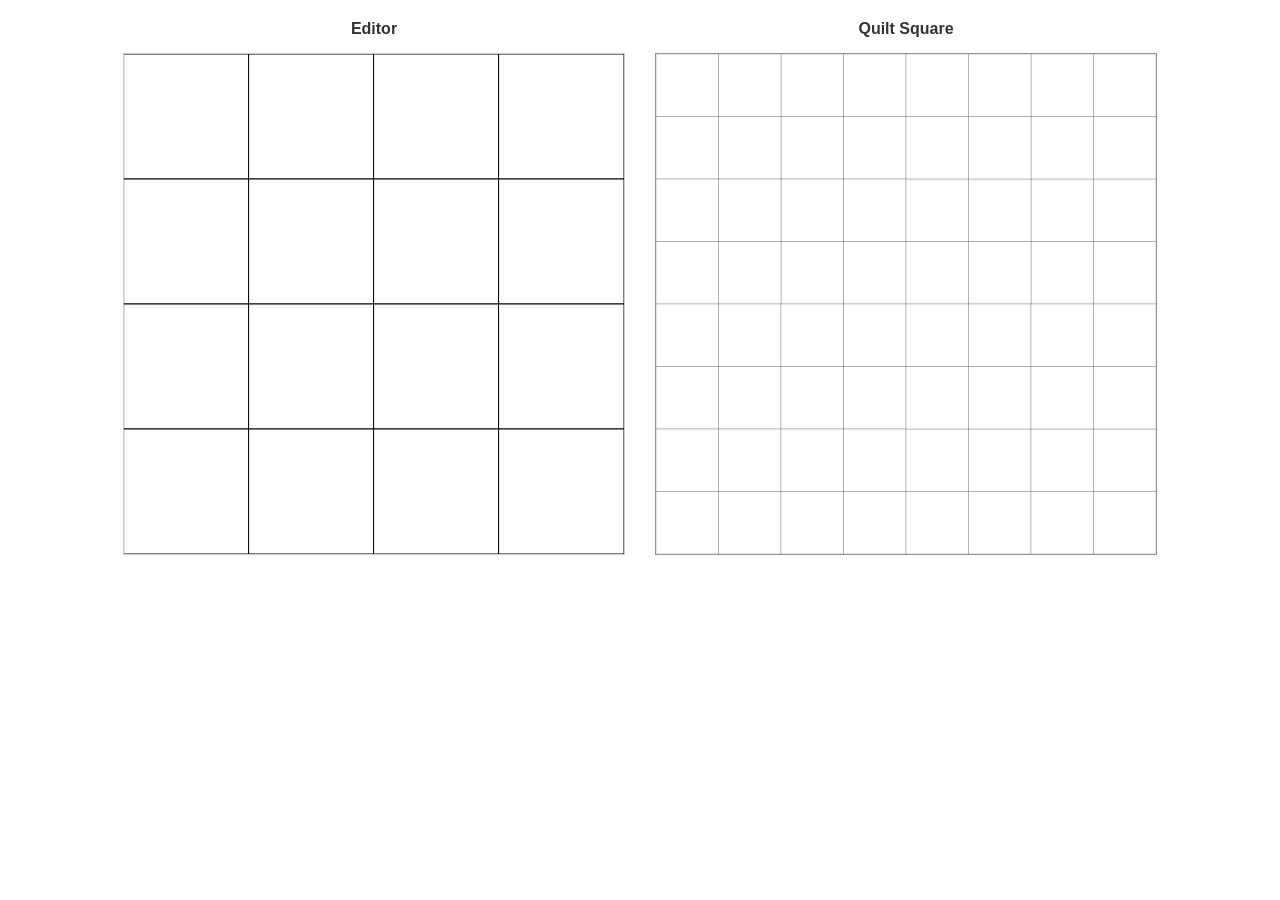
==== index.html @ 2f6010cc "first commit" ====
<!DOCTYPE html>
<html lang="en">
  <head>
    <meta charset="utf-8" />
    <meta name="viewport" content="width=device-width, initial-scale=1.0">

    <title>Pixel Quilt</title>

    <link rel="stylesheet" type="text/css" href="style.css">

    <script src="libraries/p5.min.js"></script>
    <script src="libraries/p5.sound.min.js"></script>
  </head>

  <body>
    <div id="container">
      <div id="editor-section">
        <h2>Editor</h2>
        <div id="main-canvas"></div>
      </div>
      <div id="preview-section">
        <h2>Quilt Square</h2>
        <div id="symmetry-canvas"></div>
      </div>
    </div>
    <script src="sketch.js"></script>
  </body>
</html>
---- style.css ----
html, body {
  margin: 0;
  padding: 0;
  font-family: Arial, sans-serif;
}

canvas {
  display: block;
}

#container {
  display: flex;
  gap: 30px;
  padding: 20px;
  background: #ffffff;
  justify-content: center;
  align-items: flex-start;
}

#editor-section, #preview-section {
  display: flex;
  flex-direction: column;
  align-items: center;
}

#editor-section h2, #preview-section h2 {
  margin: 0 0 15px 0;
  font-size: 16px;
  color: #333;
}

canvas {
  border: 1px solid #ccc;
  background: white;
}
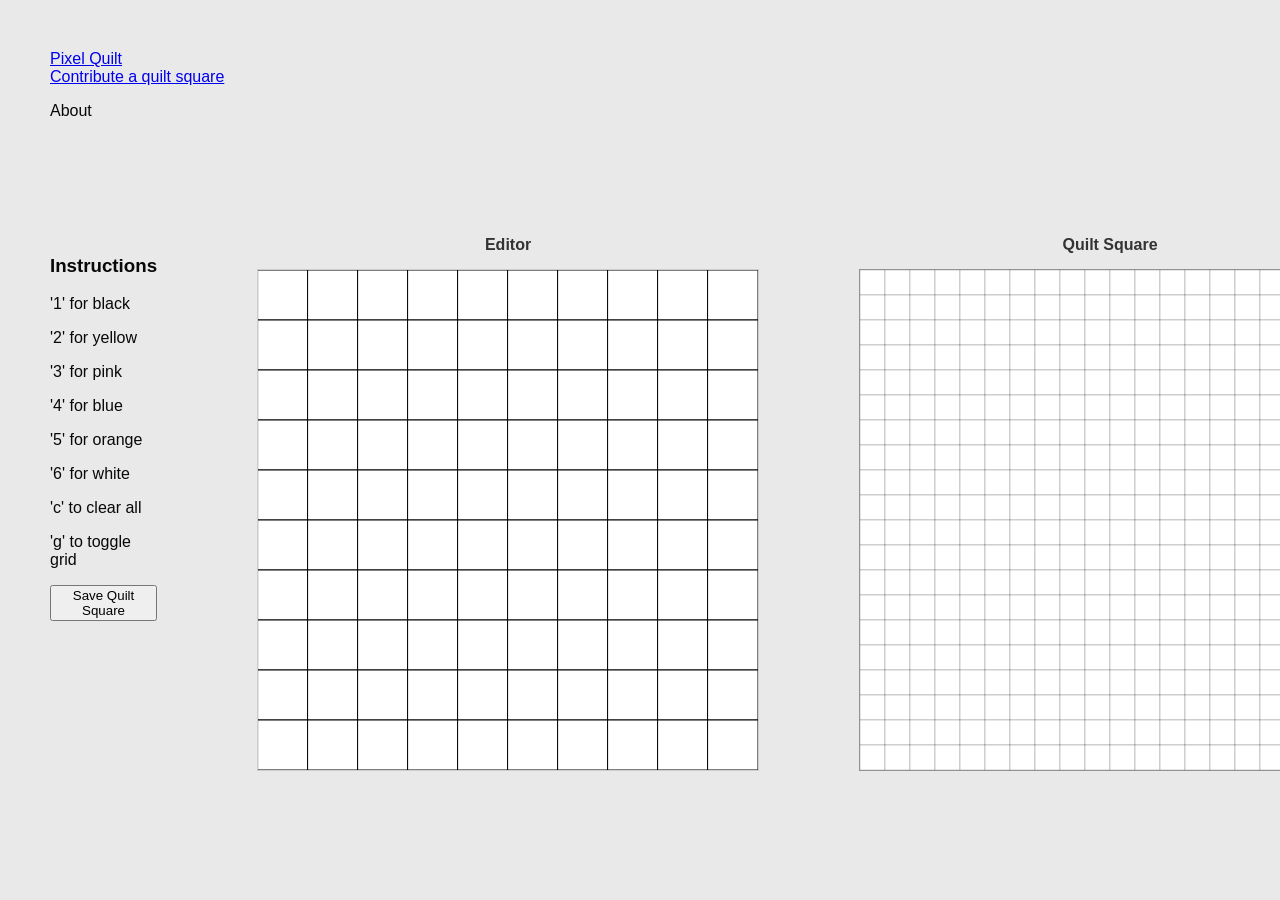
==== commit 0f8f64d9: "update1" ====
--- a/index.html
+++ b/index.html
@@ -13,7 +13,56 @@
   </head>
 
   <body>
+    <div id="navigation">
+        <a href="quilt.html">Pixel Quilt</a> <br>
+         <a href="index.html">Contribute a quilt square </a>
+        <p> About</p>
+      </div>
     <div id="container">
+
+      <div id="instructions">
+
+        <h3>Instructions</h3>
+        <p>'1' for black</p>
+        <p>'2' for yellow </p>
+        <p>'3' for pink </p>
+        <p>'4' for blue </p>
+        <p>'5' for orange </p>
+        <p>'6' for white </p>
+        <p>'c' to clear all </p>
+        <p>'g' to toggle grid</p>
+
+        <button id="saveBtn"> Save Quilt Square</button>
+      </div>
+
+      <div id="popup">
+        <div class="popup-container">
+            <div class="popup">
+                <div class="close-popup" id="closeBtn"><a href="#">X</a></div>
+                <div id="popup-preview-container">
+                     <div>
+                  <canvas id="popup-preview" width="500" height="500"></canvas>
+                </div>
+                <div class = "form">
+                 
+                  <label> Name</label> 
+                  <input type = "text" id="nameInput" placeholder="Enter your name"><br>
+                  
+                
+                   <label> Location</label> 
+                  <input type = "text" id="locationInput" placeholder="Enter your location"><br>
+                  
+                 
+                  <label> Description</label> 
+                 <input type = "text" id="descriptionInput" placeholder="Enter a description"><br>
+                  
+                <a href="#" class="popup-btn">Add to quilt!</a>
+                </div>
+                </div>
+                </div>
+                </div>
+                </div>
+
       <div id="editor-section">
         <h2>Editor</h2>
         <div id="main-canvas"></div>
--- a/style.css
+++ b/style.css
@@ -2,18 +2,35 @@
   margin: 0;
   padding: 0;
   font-family: Arial, sans-serif;
+  background-color: rgb(233, 233, 233);
 }
 
 canvas {
   display: block;
+  border: 1px solid #ccc;
+  background: white;
+}
+
+#navigation{
+  color: rgb(8, 8, 8);
+  padding: 50px;
+  text-align: left;
+
+}
+
+#instructions{
+  color: rgb(8, 8, 8);
+  padding: 0px;
+  text-align: left;
+
 }
 
 #container {
   display: flex;
-  gap: 30px;
-  padding: 20px;
-  background: #ffffff;
-  justify-content: center;
+  gap: 100px;
+  padding-top:10;
+  padding: 50px;
+  justify-content: left;
   align-items: flex-start;
 }
 
@@ -29,7 +46,109 @@
   color: #333;
 }
 
-canvas {
-  border: 1px solid #ccc;
-  background: white;
+
+/* pop up */
+
+#popup{
+    display: none;
 }
+.popup-container{
+    height: 100vh;
+    width: 100vw;
+    display: flex;
+    justify-content: center;
+    align-items: center;
+    background-color: rgba(0, 0, 0, 0.5);
+    position: fixed;
+    z-index: 1000;
+    top: 0;
+    left: 0;
+}
+
+.popup{
+    background-color: #ffffff;
+    padding: 6em;
+    display: flex;
+    justify-content: left;
+    overflow: auto;
+}
+
+#popup-preview-container {
+    display: flex;
+    justify-content: left;
+    align-items: center;
+    flex: 1;
+    padding-left:2em;
+    margin: 20px 0;
+}
+
+#popup-preview {
+    border: 2px solid #ccc;
+    max-width: 100%;
+    max-height: 100%;
+    object-fit: contain;
+}
+
+/* pop up close button*/
+
+.close-popup{
+    display: flex;
+     height: 2em;
+    justify-content: flex-end;
+}
+.close-popup a{
+    font-size: 1.2rem;
+    background-color: rebeccapurple;
+    color: #fff;
+    padding: 5px 10px;
+    font-weight: bold;
+    text-decoration: none;
+    display: inline-block;
+}
+.popup > h2{
+    font-size: 1.6rem;
+    margin: 0 0 10px 0;
+}
+.popup > p{
+    font-size: 1.2rem;
+    margin-bottom: 10px;
+}
+.popup-btn{
+    display: inline-block;
+    height:1.2em;
+    text-decoration: none;
+    border: 2px solid;
+    padding: 5px 15px;
+    margin: 10px 0px;
+    transition: .2s all ease-in;
+}
+.popup-btn:hover{
+    background-color: rebeccapurple;
+    color: #fff;
+}
+
+.form {
+  display: flex;
+  flex-direction: column; 
+  padding-left:2em;
+}
+/* quilt gallery */
+.gallery {
+  display: grid;
+  /* Creates 3 equal columns that adjust to screen size */
+  grid-template-columns: repeat(4, 1fr); 
+  gap: 0px; /* Space between the squares */
+  padding: 0px;
+}
+
+.square {
+  aspect-ratio: 1 / 1; /* Forces the div to be a perfect square */
+  overflow: hidden;
+}
+
+.square img {
+  width: 100%;
+  height: 100%;
+  object-fit: cover; /* Crops image to fill the square perfectly */
+  display: block;
+}
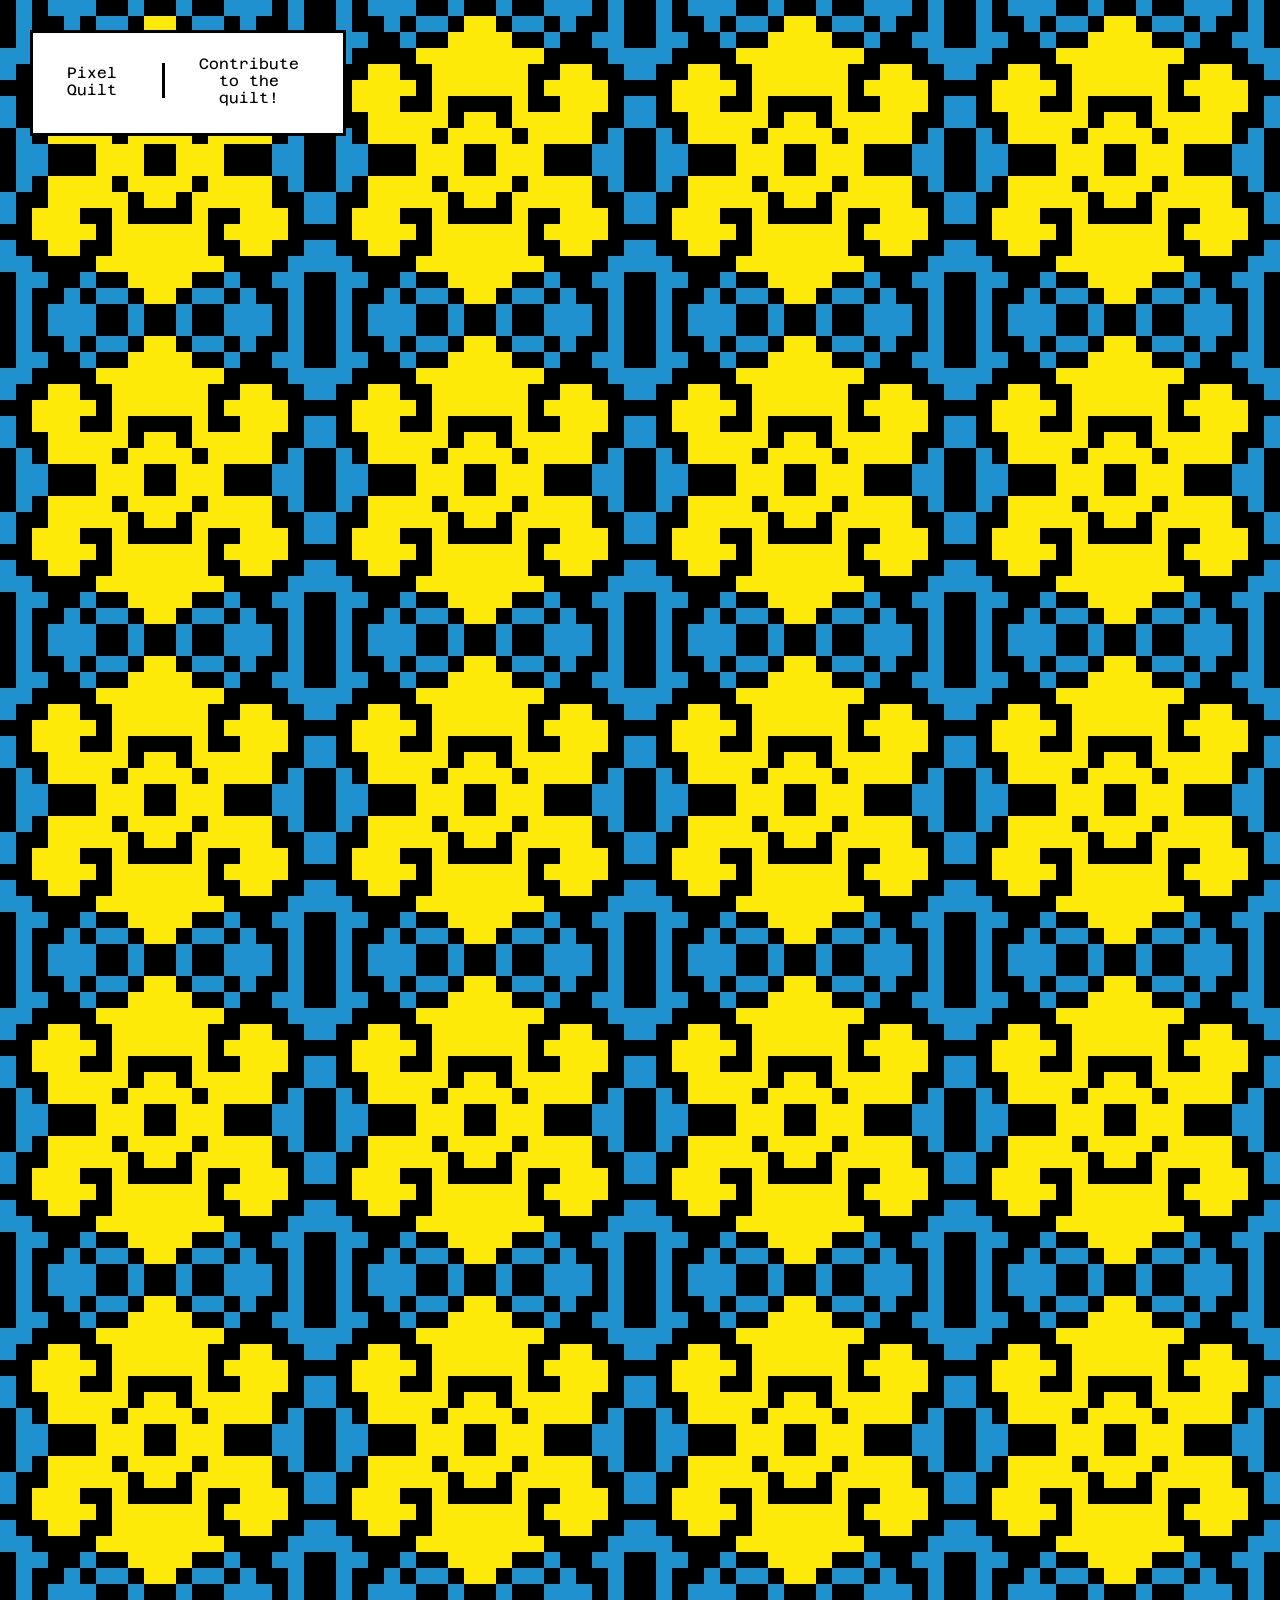
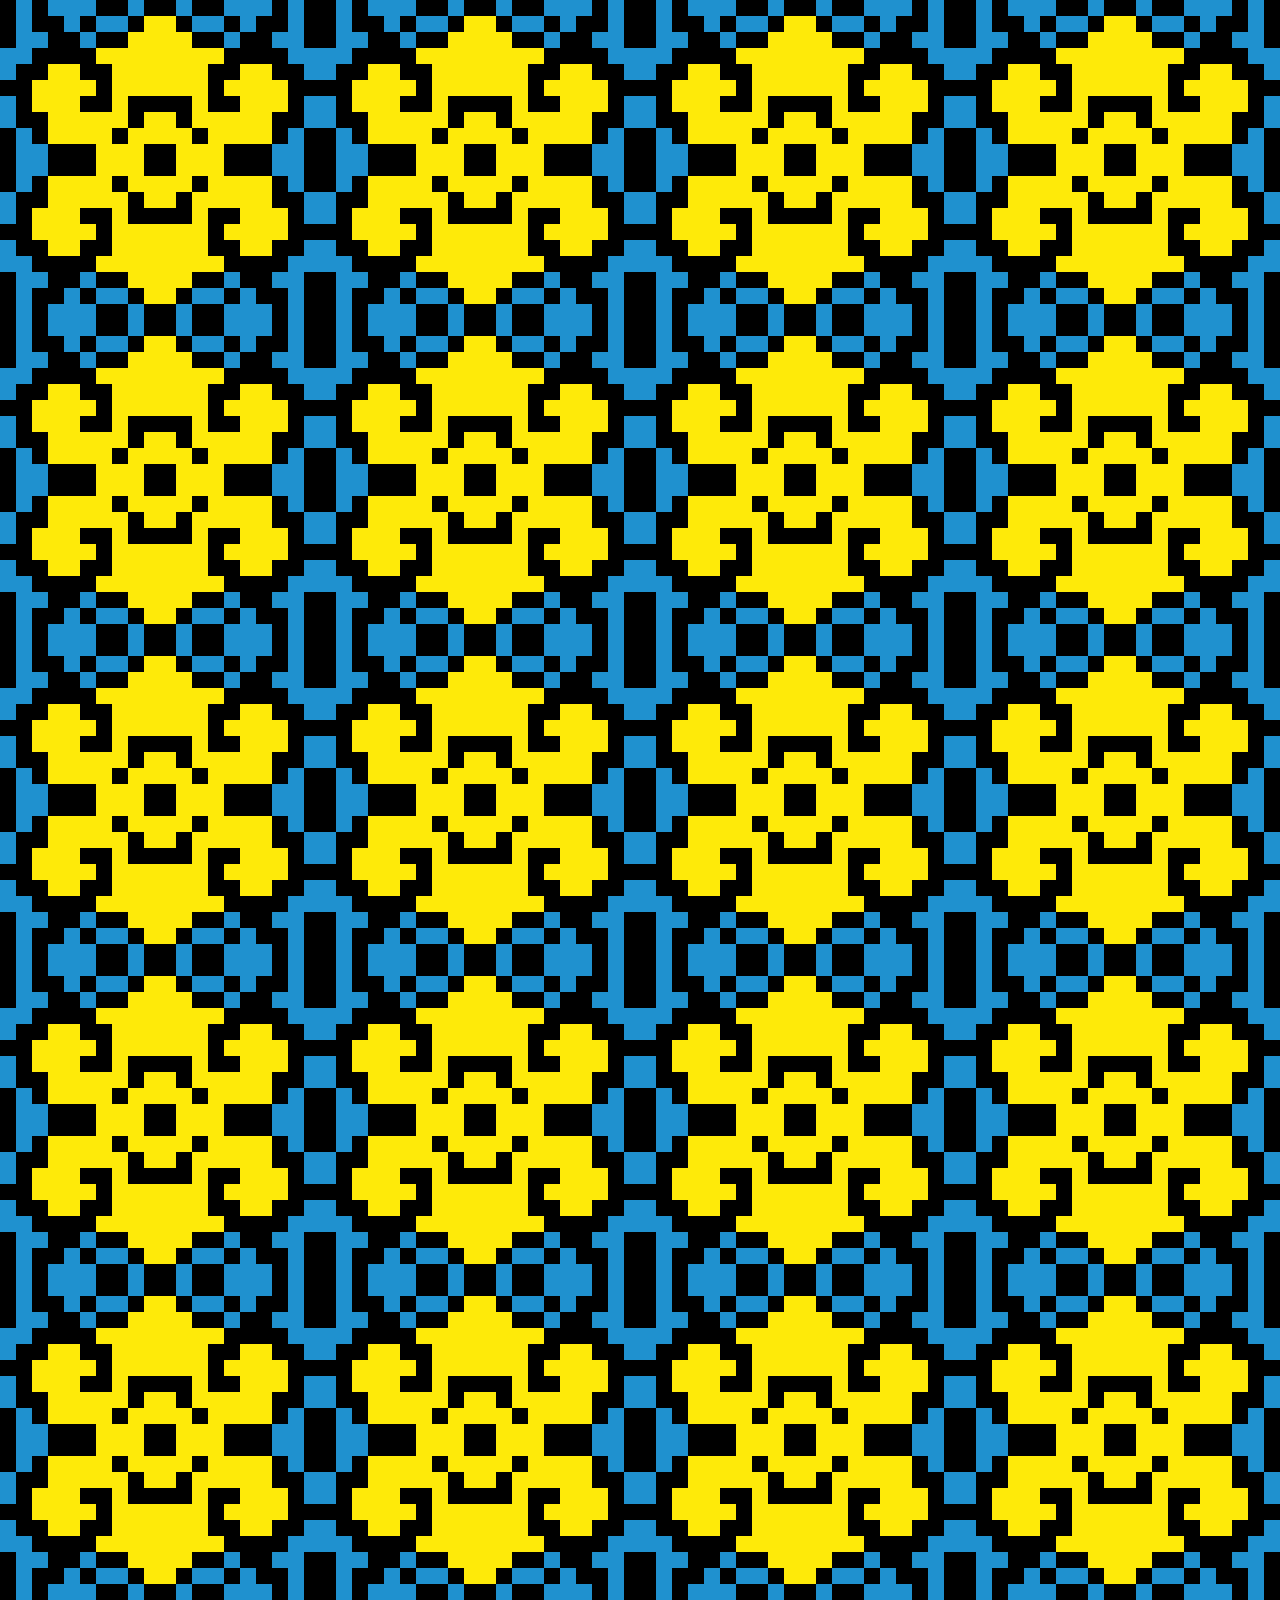
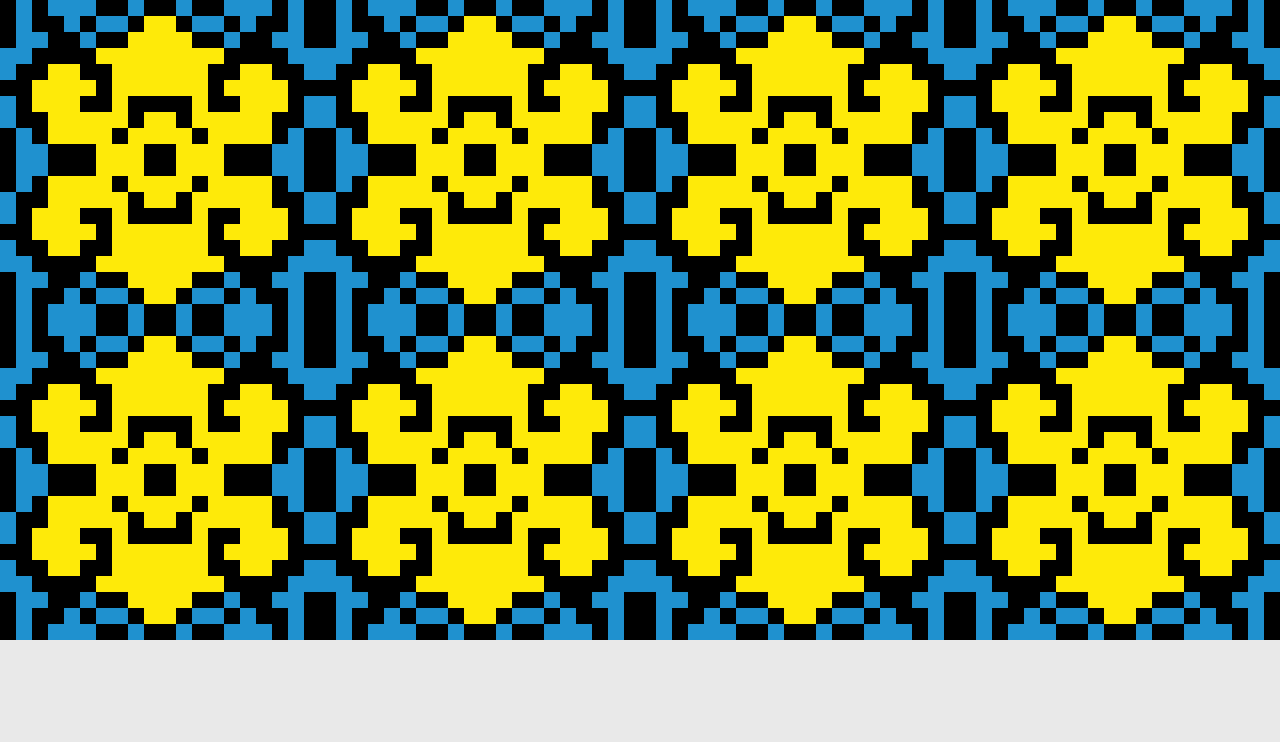
==== commit 0ea29351: "april 14, 2024" ====
--- a/index.html
+++ b/index.html
@@ -13,65 +13,170 @@
   </head>
 
   <body>
-    <div id="navigation">
-        <a href="quilt.html">Pixel Quilt</a> <br>
-         <a href="index.html">Contribute a quilt square </a>
-        <p> About</p>
-      </div>
-    <div id="container">
 
-      <div id="instructions">
-
-        <h3>Instructions</h3>
-        <p>'1' for black</p>
-        <p>'2' for yellow </p>
-        <p>'3' for pink </p>
-        <p>'4' for blue </p>
-        <p>'5' for orange </p>
-        <p>'6' for white </p>
-        <p>'c' to clear all </p>
-        <p>'g' to toggle grid</p>
-
-        <button id="saveBtn"> Save Quilt Square</button>
+     <div id="navigation">
+        <a href="index.html">Pixel Quilt</a> 
+         <a href="editor.html">Contribute to the quilt!</a>
       </div>
 
-      <div id="popup">
-        <div class="popup-container">
-            <div class="popup">
-                <div class="close-popup" id="closeBtn"><a href="#">X</a></div>
-                <div id="popup-preview-container">
-                     <div>
-                  <canvas id="popup-preview" width="500" height="500"></canvas>
-                </div>
-                <div class = "form">
-                 
-                  <label> Name</label> 
-                  <input type = "text" id="nameInput" placeholder="Enter your name"><br>
-                  
-                
-                   <label> Location</label> 
-                  <input type = "text" id="locationInput" placeholder="Enter your location"><br>
-                  
-                 
-                  <label> Description</label> 
-                 <input type = "text" id="descriptionInput" placeholder="Enter a description"><br>
-                  
-                <a href="#" class="popup-btn">Add to quilt!</a>
-                </div>
-                </div>
-                </div>
-                </div>
-                </div>
+      <div class="gallery">
+        <div class="flip-card">
+          <div class="flip-card-inner">
+            <div class="flip-card-front">
+              <img src="images/quilt1.png" alt="quilt square 1">
+            </div>
+            <div class="flip-card-back">
+               <p class ="text">When I was growing up, my mom grew daffodils in the garden.</p>
+               <p class="namelocation">Connie, Providence RI</p>
+            </div>
+          </div>
+        </div>
+        <div class="flip-card">
+          <div class="flip-card-inner">
+            <div class="flip-card-front">
+              <img src="images/quilt1.png" alt="quilt square 2">
+            </div>
+            <div class="flip-card-back">
+              <p class ="text">When I was growing up, my mom grew daffodils in the garden.</p>
+               <p class="namelocation">Connie, Providence RI</p>
+            </div>
+          </div>
+        </div>
+        <div class="flip-card">
+          <div class="flip-card-inner">
+            <div class="flip-card-front">
+              <img src="images/quilt1.png" alt="quilt square 3">
+            </div>
+            <div class="flip-card-back">
+              <p class ="text">When I was growing up, my mom grew daffodils in the garden.</p>
+               <p class="namelocation">Connie, Providence RI</p>
+            </div>
+          </div>
+        </div>
+        <div class="flip-card">
+          <div class="flip-card-inner">
+            <div class="flip-card-front">
+              <img src="images/quilt1.png" alt="quilt square 4">
+            </div>
+            <div class="flip-card-back">
+               <p class ="text">When I was growing up, my mom grew daffodils in the garden.</p>
+               <p class="namelocation">Connie, Providence RI</p>
+            </div>
+          </div>
+        </div>
+        <div class="flip-card">
+          <div class="flip-card-inner">
+            <div class="flip-card-front">
+              <img src="images/quilt1.png" alt="quilt square 5">
+            </div>
+            <div class="flip-card-back">
+              <p class ="text">When I was growing up, my mom grew daffodils in the garden.</p>
+               <p class="namelocation">Connie, Providence RI</p>
+            </div>
+          </div>
+        </div>
+        <div class="flip-card">
+          <div class="flip-card-inner">
+            <div class="flip-card-front">
+              <img src="images/quilt1.png" alt="quilt square 6">
+            </div>
+            <div class="flip-card-back">
+             <p class ="text">When I was growing up, my mom grew daffodils in the garden.</p>
+               <p class="namelocation">Connie, Providence RI</p>
+            </div>
+          </div>
+        </div>
+        <div class="flip-card">
+          <div class="flip-card-inner">
+            <div class="flip-card-front">
+              <img src="images/quilt1.png" alt="quilt square 7">
+            </div>
+            <div class="flip-card-back">
+             <p class ="text">When I was growing up, my mom grew daffodils in the garden.</p>
+               <p class="namelocation">Connie, Providence RI</p>
+            </div>
+          </div>
+        </div>
+        <div class="flip-card">
+          <div class="flip-card-inner">
+            <div class="flip-card-front">
+              <img src="images/quilt1.png" alt="quilt square 8">
+            </div>
+            <div class="flip-card-back">
+               <p class ="text">When I was growing up, my mom grew daffodils in the garden.</p>
+               <p class="namelocation">Connie, Providence RI</p>
+            </div>
+          </div>
+        </div>
+        <div class="flip-card">
+          <div class="flip-card-inner">
+            <div class="flip-card-front">
+              <img src="images/quilt1.png" alt="quilt square 9">
+            </div>
+            <div class="flip-card-back">
+              <p class ="text">When I was growing up, my mom grew daffodils in the garden.</p>
+               <p class="namelocation">Connie, Providence RI</p>
+            </div>
+          </div>
+        </div>
+        <div class="flip-card">
+          <div class="flip-card-inner">
+            <div class="flip-card-front">
+              <img src="images/quilt1.png" alt="quilt square 10">
+            </div>
+            <div class="flip-card-back">
+              <p class ="text">When I was growing up, my mom grew daffodils in the garden.</p>
+               <p class="namelocation">Connie, Providence RI</p>
+            </div>
+          </div>
+        </div>
+        <div class="flip-card">
+          <div class="flip-card-inner">
+            <div class="flip-card-front">
+              <img src="images/quilt1.png" alt="quilt square 11">
+            </div>
+            <div class="flip-card-back">
+               <p class ="text">When I was growing up, my mom grew daffodils in the garden.</p>
+               <p class="namelocation">Connie, Providence RI</p>
+            </div>
+          </div>
+        </div>
+        <div class="flip-card">
+          <div class="flip-card-inner">
+            <div class="flip-card-front">
+              <img src="images/quilt1.png" alt="quilt square 12">
+            </div>
+            <div class="flip-card-back">
+              <p class ="text">When I was growing up, my mom grew daffodils in the garden.</p>
+               <p class="namelocation">Connie, Providence RI</p>
+            </div>
+          </div>
+        </div>
+      </div>
+      <div id="scroll-sentinel"></div>
+    <script>
+      const gallery = document.querySelector('.gallery');
+      const initialCards = Array.from(gallery.children);
+      const sentinel = document.getElementById('scroll-sentinel');
+      let loading = false;
 
-      <div id="editor-section">
-        <h2>Editor</h2>
-        <div id="main-canvas"></div>
-      </div>
-      <div id="preview-section">
-        <h2>Quilt Square</h2>
-        <div id="symmetry-canvas"></div>
-      </div>
-    </div>
+      function cloneGalleryBatch() {
+        const clones = initialCards.map(card => card.cloneNode(true));
+        clones.forEach(clone => gallery.appendChild(clone));
+      }
+
+      const observer = new IntersectionObserver(entries => {
+        entries.forEach(entry => {
+          if (entry.isIntersecting && !loading) {
+            loading = true;
+            cloneGalleryBatch();
+            loading = false;
+          }
+        });
+      }, { rootMargin: '200px' });
+
+      observer.observe(sentinel);
+    </script>
     <script src="sketch.js"></script>
   </body>
 </html>
--- a/style.css
+++ b/style.css
@@ -1,8 +1,39 @@
+@import url('https://fonts.googleapis.com/css2?family=Azeret+Mono:ital,wght@0,100..900;1,100..900&family=IBM+Plex+Mono:ital,wght@0,100;0,200;0,300;0,400;0,500;0,600;0,700;1,100;1,200;1,300;1,400;1,500;1,600;1,700&family=Space+Mono:ital,wght@0,400;0,700;1,400;1,700&display=swap');
+
+
 html, body {
   margin: 0;
   padding: 0;
-  font-family: Arial, sans-serif;
+  font-family: 'Azeret Mono', monospace;
+  font-size: 15px;
   background-color: rgb(233, 233, 233);
+}
+
+label{
+  font-size:0.8em;
+  padding-bottom:0.8em;
+}
+
+a:link {
+  color: rgb(0, 0, 0);
+  margin-bottom:5px;
+  text-decoration: none;
+  display: flex;
+  align-items: center;
+}
+
+a, a:visited {
+    color: rgb(0, 0, 0); /* Replace with your desired color */
+}
+
+a:hover{
+  color: rgb(47, 0, 255);
+}
+
+#navigation a + a {
+  border-left: 3px solid rgb(0, 0, 0);
+  padding-left: 20px;
+  margin-left: 1px;
 }
 
 canvas {
@@ -12,42 +43,159 @@
 }
 
 #navigation{
-  color: rgb(8, 8, 8);
-  padding: 50px;
-  text-align: left;
-
+  padding: 30px;
+  text-align: center;
+  position: fixed;
+  display:flex;
+  gap:40px;
+  height: 40px;
+  width:250px;
+  top: 30px;
+  left: 30px;
+  background-color:rgb(255, 255, 255);
+  border: 3px solid black;
+  z-index: 10;
+  cursor: move;
 }
 
 #instructions{
   color: rgb(8, 8, 8);
   padding: 0px;
+  width:15vw;
+  margin: right 200vw;
   text-align: left;
-
+}
+
+#prompt{
+  font-size:30px;
+  font-style: thin;
+  margin-bottom:8vh;
 }
 
 #container {
   display: flex;
-  gap: 100px;
-  padding-top:10;
-  padding: 50px;
+  gap: 30px;
+  padding-top:150px;
+  padding-left:30px;
   justify-content: left;
   align-items: flex-start;
 }
 
 #editor-section, #preview-section {
   display: flex;
+  margin-left: 4vw;
+  margin-top: 5vh;
   flex-direction: column;
   align-items: center;
+}
+
+.gallery {
+  display: grid;
+  grid-template-columns: repeat(auto-fit, minmax(180px, 1fr));
+  gap: 16px;
+  padding: 120px 20px 20px;
+  width: 100vw;
+  max-width: none;
+  margin: 0;
+  box-sizing: border-box;
+}
+
+.flip-card {
+  perspective: 1000px;
+}
+
+.flip-card-inner {
+  position: relative;
+  width: 100%;
+  height: 0;
+  padding-bottom: 100%;
+  transition: transform 0.6s ease;
+  transform-style: preserve-3d;
+}
+
+.flip-card:hover .flip-card-inner {
+  transform: rotateY(180deg);
+}
+
+.flip-card-front,
+.flip-card-back {
+  position: absolute;
+  top: 0;
+  left: 0;
+  width: 100%;
+  height: 100%;
+  backface-visibility: hidden;
+  overflow: hidden;
+  box-sizing: border-box;
+  display: flex;
+  align-items: center;
+  justify-content: center;
+}
+
+.flip-card-front img {
+  width: 100%;
+  height: 100%;
+  object-fit: cover;
+}
+
+.flip-card-back {
+  background-color: #ffffff;
+  color: #000000;
+  transform: rotateY(180deg);
+  padding: 24px;
+  width: 100%;
+  height: 100%;
+  box-sizing: border-box;
+  display: flex;
+  flex-direction: column;
+  align-items: left;
+  justify-content: center;
+  text-align: center;
+}
+
+
+.text {
+  font-size: 1.5em;
+  padding-left: 20px;
+  padding-right: 20px;
+  padding-bottom: 40px;
+}
+
+.namelocation p {
+  font-size: 0.75em;
+  padding-bottom: 10px;
+  float: bottom;
 }
 
 #editor-section h2, #preview-section h2 {
   margin: 0 0 15px 0;
   font-size: 16px;
-  color: #333;
+  color: #000000;
+}
+
+#saveBtn {
+  margin-top: 8px;
+  padding: 10px 20px;
+  font-size: 16px;
+  background-color: rgb(255, 255, 255);
+  border: 3px solid black;
+  cursor: pointer;
+  font-family:'Azeret Mono', monospace;
+}
+
+#saveBtn:hover {
+ background-color:black;
+ color:white;
+  transition: .2s all ease-in;
 }
 
 
 /* pop up */
+
+input {
+    border: 1px solid rgb(0, 0, 0);
+    padding: 10px;
+}
 
 #popup{
     display: none;
@@ -61,24 +209,24 @@
     background-color: rgba(0, 0, 0, 0.5);
     position: fixed;
     z-index: 1000;
-    top: 0;
-    left: 0;
+    top: 0px;
+    left: 0px;
 }
 
 .popup{
     background-color: #ffffff;
-    padding: 6em;
-    display: flex;
+    padding: 2em;
     justify-content: left;
     overflow: auto;
+     gap:10vw;
 }
 
 #popup-preview-container {
     display: flex;
     justify-content: left;
-    align-items: center;
     flex: 1;
-    padding-left:2em;
+    padding-left: 1em;
+    padding-right:1em;
     margin: 20px 0;
 }
 
@@ -93,20 +241,13 @@
 
 .close-popup{
     display: flex;
-     height: 2em;
+     height: 1em;
+     font-size:2vw;
     justify-content: flex-end;
 }
-.close-popup a{
-    font-size: 1.2rem;
-    background-color: rebeccapurple;
-    color: #fff;
-    padding: 5px 10px;
-    font-weight: bold;
-    text-decoration: none;
-    display: inline-block;
-}
+
 .popup > h2{
-    font-size: 1.6rem;
+    font-size: 1.5rem;
     margin: 0 0 10px 0;
 }
 .popup > p{
@@ -116,14 +257,15 @@
 .popup-btn{
     display: inline-block;
     height:1.2em;
+    width:10em;
     text-decoration: none;
     border: 2px solid;
-    padding: 5px 15px;
-    margin: 10px 0px;
+    padding: 15px 15px;
+    margin: 225px 0px;
     transition: .2s all ease-in;
 }
 .popup-btn:hover{
-    background-color: rebeccapurple;
+    background-color: rgb(0, 0, 0);
     color: #fff;
 }
 
@@ -132,7 +274,14 @@
   flex-direction: column; 
   padding-left:2em;
 }
+
+#large-input {
+  width: 400px;
+  height: 50px;
+}
+
 /* quilt gallery */
+
 .gallery {
   display: grid;
   /* Creates 3 equal columns that adjust to screen size */
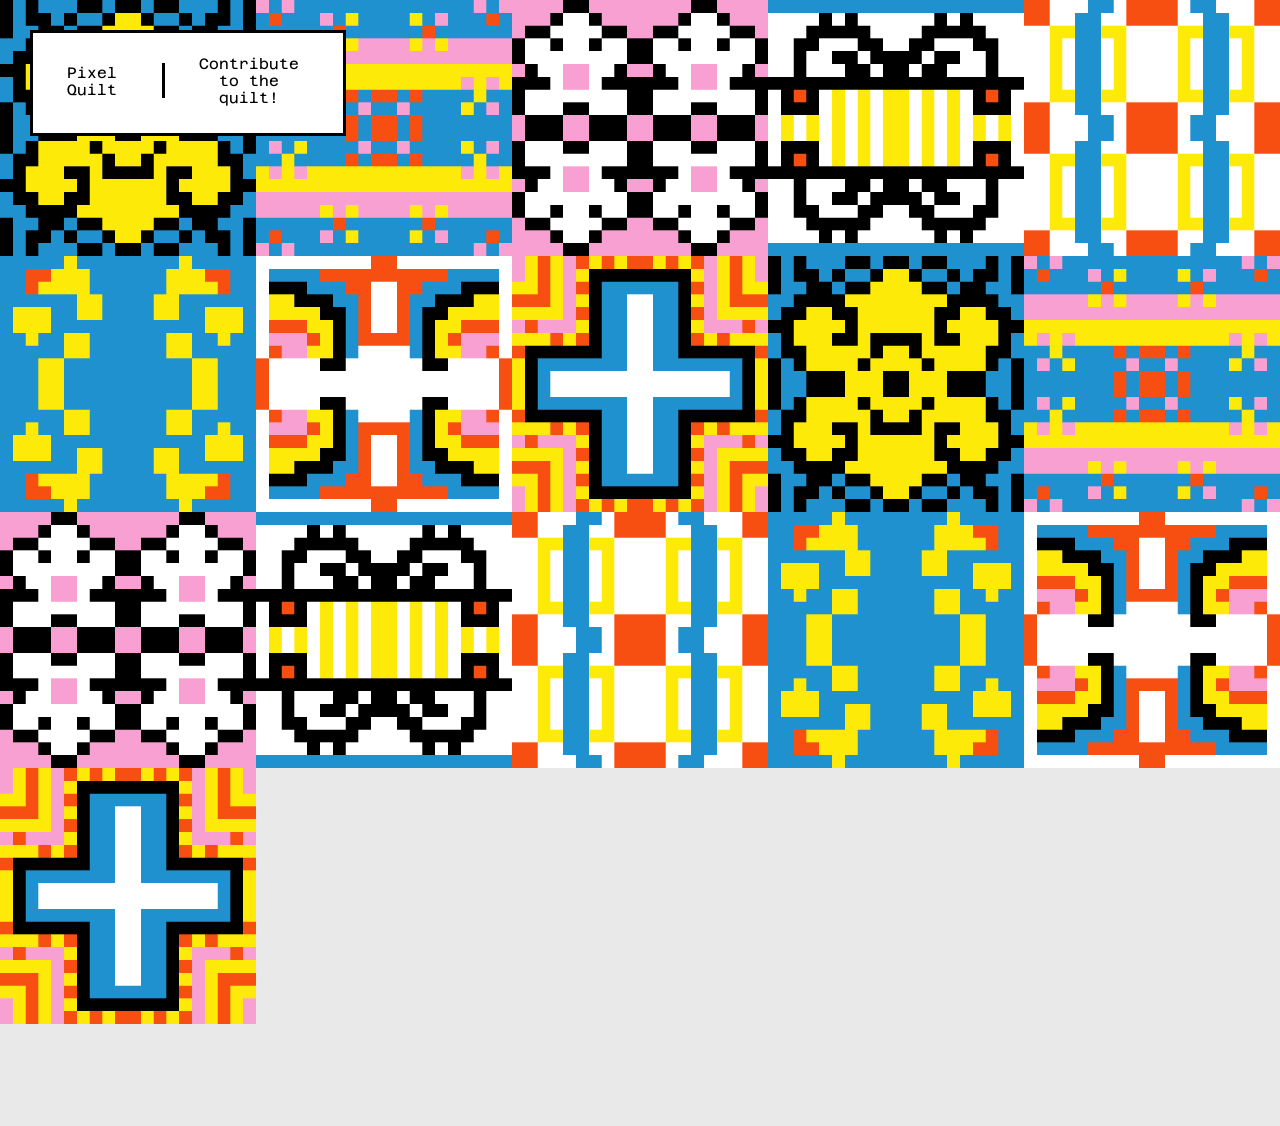
==== commit 1cc46c57: "april 15" ====
--- a/index.html
+++ b/index.html
@@ -23,7 +23,7 @@
         <div class="flip-card">
           <div class="flip-card-inner">
             <div class="flip-card-front">
-              <img src="images/quilt1.png" alt="quilt square 1">
+              <img src="images/quilt1.png" alt="daffaodil square">
             </div>
             <div class="flip-card-back">
                <p class ="text">When I was growing up, my mom grew daffodils in the garden.</p>
@@ -34,121 +34,77 @@
         <div class="flip-card">
           <div class="flip-card-inner">
             <div class="flip-card-front">
-              <img src="images/quilt1.png" alt="quilt square 2">
+              <img src="images/quilt_alissa.png" alt="california poppy square">
             </div>
             <div class="flip-card-back">
-              <p class ="text">When I was growing up, my mom grew daffodils in the garden.</p>
-               <p class="namelocation">Connie, Providence RI</p>
+              <p class ="text">Flowers blowing in the field, I understand why Californians stay here.</p>
+               <p class="namelocation">Alissa, Berkeley CA</p>
             </div>
           </div>
         </div>
         <div class="flip-card">
           <div class="flip-card-inner">
             <div class="flip-card-front">
-              <img src="images/quilt1.png" alt="quilt square 3">
+              <img src="images/quilt_preston.png" alt="cherry blossom square">
             </div>
             <div class="flip-card-back">
-              <p class ="text">When I was growing up, my mom grew daffodils in the garden.</p>
-               <p class="namelocation">Connie, Providence RI</p>
+              <p class ="text">Cherry Blossoms signal the coming of spring in town, and are a very festive time for the city</p>
+               <p class="namelocation">Preston, Washington DC</p>
             </div>
           </div>
         </div>
         <div class="flip-card">
           <div class="flip-card-inner">
             <div class="flip-card-front">
-              <img src="images/quilt1.png" alt="quilt square 4">
+              <img src="images/quilt_carly.png" alt="beach ducks">
             </div>
             <div class="flip-card-back">
-               <p class ="text">When I was growing up, my mom grew daffodils in the garden.</p>
-               <p class="namelocation">Connie, Providence RI</p>
+               <p class ="text">Geese on the beach</p>
+               <p class="namelocation">Carly, Florida</p>
             </div>
           </div>
         </div>
         <div class="flip-card">
           <div class="flip-card-inner">
             <div class="flip-card-front">
-              <img src="images/quilt1.png" alt="quilt square 5">
+              <img src="images/quilt_hannah.png" alt="eclipse squae">
             </div>
             <div class="flip-card-back">
-              <p class ="text">When I was growing up, my mom grew daffodils in the garden.</p>
-               <p class="namelocation">Connie, Providence RI</p>
+              <p class ="text">Solar eclipse in VT </p>
+               <p class="namelocation">Hannah, Oakland CA</p>
             </div>
           </div>
         </div>
         <div class="flip-card">
           <div class="flip-card-inner">
             <div class="flip-card-front">
-              <img src="images/quilt1.png" alt="quilt square 6">
+              <img src="images/quilt_molly.png" alt="quilt square 6">
             </div>
             <div class="flip-card-back">
-             <p class ="text">When I was growing up, my mom grew daffodils in the garden.</p>
-               <p class="namelocation">Connie, Providence RI</p>
+             <p class ="text">Chickens!</p>
+               <p class="namelocation">Molly, Crescent City CA</p>
             </div>
           </div>
         </div>
         <div class="flip-card">
           <div class="flip-card-inner">
             <div class="flip-card-front">
-              <img src="images/quilt1.png" alt="quilt square 7">
+              <img src="images/quilt_lobbin.png" alt="shell quilt">
             </div>
             <div class="flip-card-back">
-             <p class ="text">When I was growing up, my mom grew daffodils in the garden.</p>
-               <p class="namelocation">Connie, Providence RI</p>
+             <p class ="text">Shell</p>
+               <p class="namelocation">Lobbin, NYC</p>
             </div>
           </div>
         </div>
         <div class="flip-card">
           <div class="flip-card-inner">
             <div class="flip-card-front">
-              <img src="images/quilt1.png" alt="quilt square 8">
+              <img src="images/quilt_church.png" alt="quilt square 8">
             </div>
             <div class="flip-card-back">
-               <p class ="text">When I was growing up, my mom grew daffodils in the garden.</p>
-               <p class="namelocation">Connie, Providence RI</p>
-            </div>
-          </div>
-        </div>
-        <div class="flip-card">
-          <div class="flip-card-inner">
-            <div class="flip-card-front">
-              <img src="images/quilt1.png" alt="quilt square 9">
-            </div>
-            <div class="flip-card-back">
-              <p class ="text">When I was growing up, my mom grew daffodils in the garden.</p>
-               <p class="namelocation">Connie, Providence RI</p>
-            </div>
-          </div>
-        </div>
-        <div class="flip-card">
-          <div class="flip-card-inner">
-            <div class="flip-card-front">
-              <img src="images/quilt1.png" alt="quilt square 10">
-            </div>
-            <div class="flip-card-back">
-              <p class ="text">When I was growing up, my mom grew daffodils in the garden.</p>
-               <p class="namelocation">Connie, Providence RI</p>
-            </div>
-          </div>
-        </div>
-        <div class="flip-card">
-          <div class="flip-card-inner">
-            <div class="flip-card-front">
-              <img src="images/quilt1.png" alt="quilt square 11">
-            </div>
-            <div class="flip-card-back">
-               <p class ="text">When I was growing up, my mom grew daffodils in the garden.</p>
-               <p class="namelocation">Connie, Providence RI</p>
-            </div>
-          </div>
-        </div>
-        <div class="flip-card">
-          <div class="flip-card-inner">
-            <div class="flip-card-front">
-              <img src="images/quilt1.png" alt="quilt square 12">
-            </div>
-            <div class="flip-card-back">
-              <p class ="text">When I was growing up, my mom grew daffodils in the garden.</p>
-               <p class="namelocation">Connie, Providence RI</p>
+               <p class ="text">Going to the local church with my grandma</p>
+               <p class="namelocation">Sally, Washington DC</p>
             </div>
           </div>
         </div>
--- a/style.css
+++ b/style.css
@@ -155,13 +155,13 @@
 
 
 .text {
-  font-size: 1.5em;
+  font-size: 1em;
   padding-left: 20px;
   padding-right: 20px;
   padding-bottom: 40px;
 }
 
-.namelocation p {
+.namelocation {
   font-size: 0.75em;
   padding-bottom: 10px;
   float: bottom;
@@ -284,8 +284,8 @@
 
 .gallery {
   display: grid;
-  /* Creates 3 equal columns that adjust to screen size */
-  grid-template-columns: repeat(4, 1fr); 
+  /* Creates 6 equal columns that adjust to screen size */
+  grid-template-columns: repeat(5, 1fr); 
   gap: 0px; /* Space between the squares */
   padding: 0px;
 }
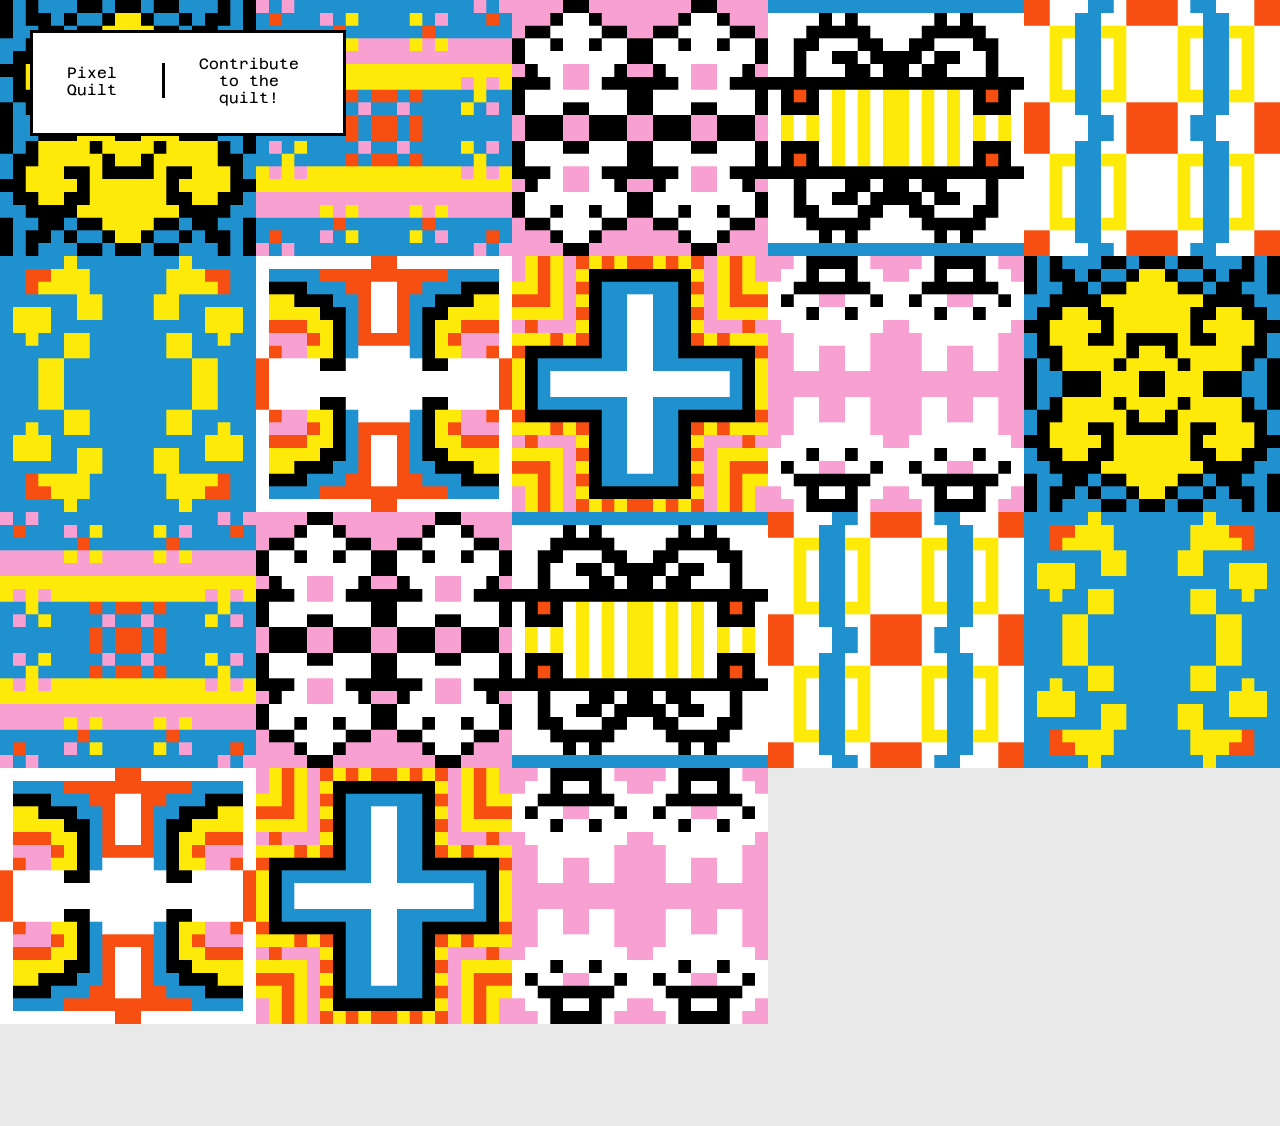
==== commit bf5c6ef4: "another_quilt" ====
--- a/index.html
+++ b/index.html
@@ -108,6 +108,17 @@
             </div>
           </div>
         </div>
+        <div class="flip-card">
+          <div class="flip-card-inner">
+            <div class="flip-card-front">
+              <img src="images/quilt_cat.png" alt="bunny quilt">
+            </div>
+            <div class="flip-card-back">
+             <p class ="text">Thinking of spring.</p>
+               <p class="namelocation">Cat, Los Angeles</p>
+            </div>
+          </div>
+        </div>
       </div>
       <div id="scroll-sentinel"></div>
     <script>
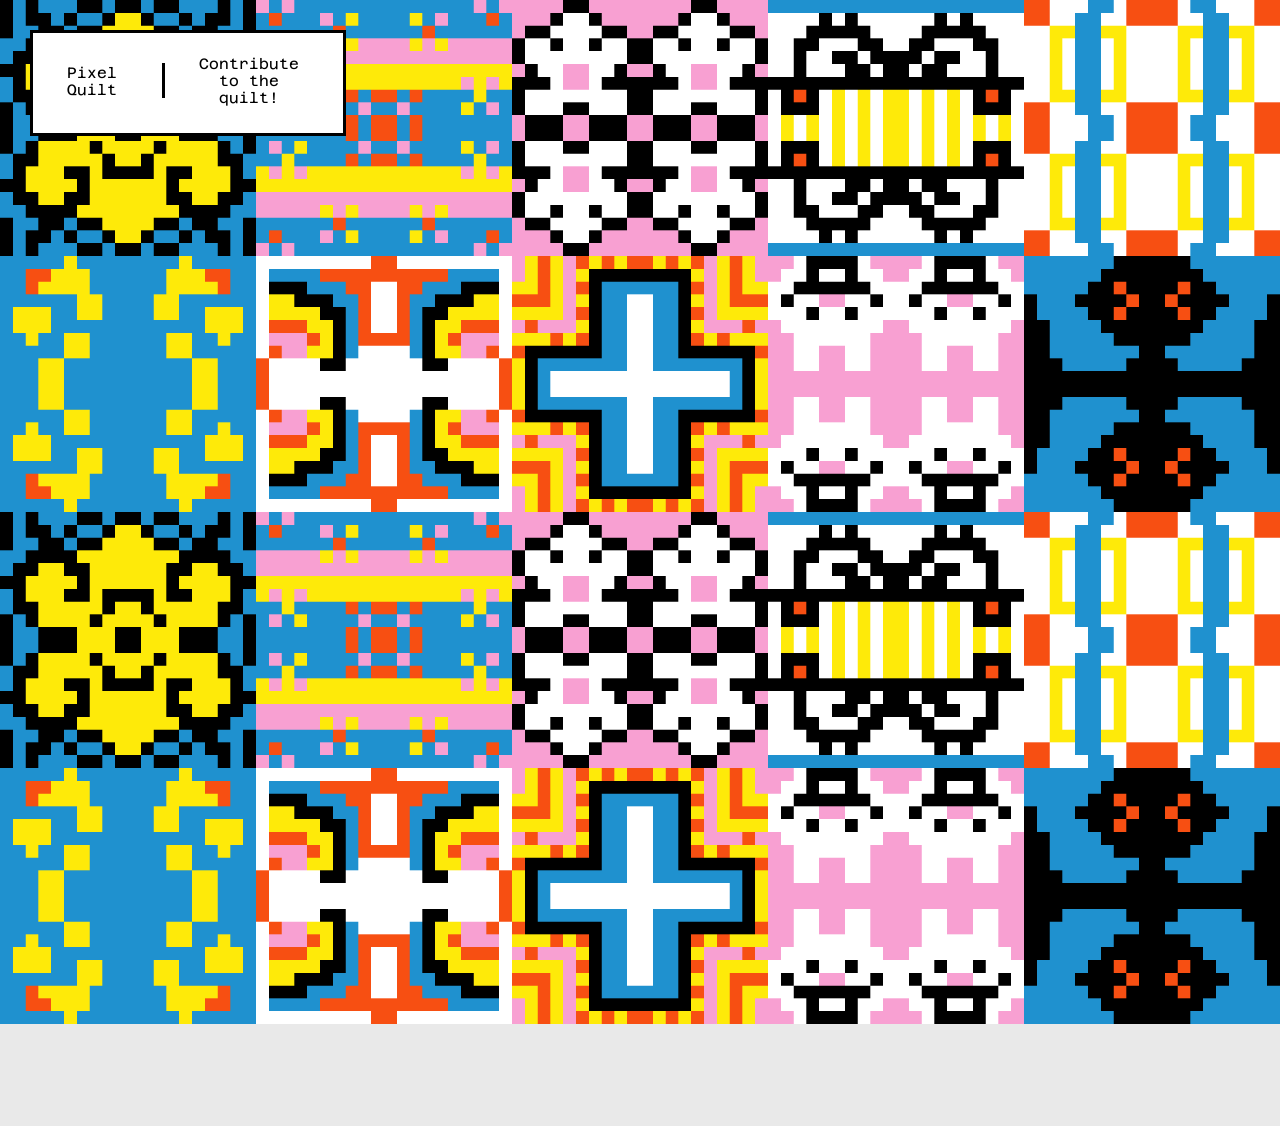
==== commit 7acc3b29: "april 16" ====
--- a/index.html
+++ b/index.html
@@ -119,6 +119,17 @@
             </div>
           </div>
         </div>
+        <div class="flip-card">
+          <div class="flip-card-inner">
+            <div class="flip-card-front">
+              <img src="images/quilt_spencer.png" alt="blanket quilt">
+            </div>
+            <div class="flip-card-back">
+             <p class ="text">This quilt is inspired by my childhood bedroom which was painted with waves and crabs, so I wanted to represent both.</p>
+               <p class="namelocation">Spencer, Washington DC</p>
+            </div>
+          </div>
+        </div>
       </div>
       <div id="scroll-sentinel"></div>
     <script>
